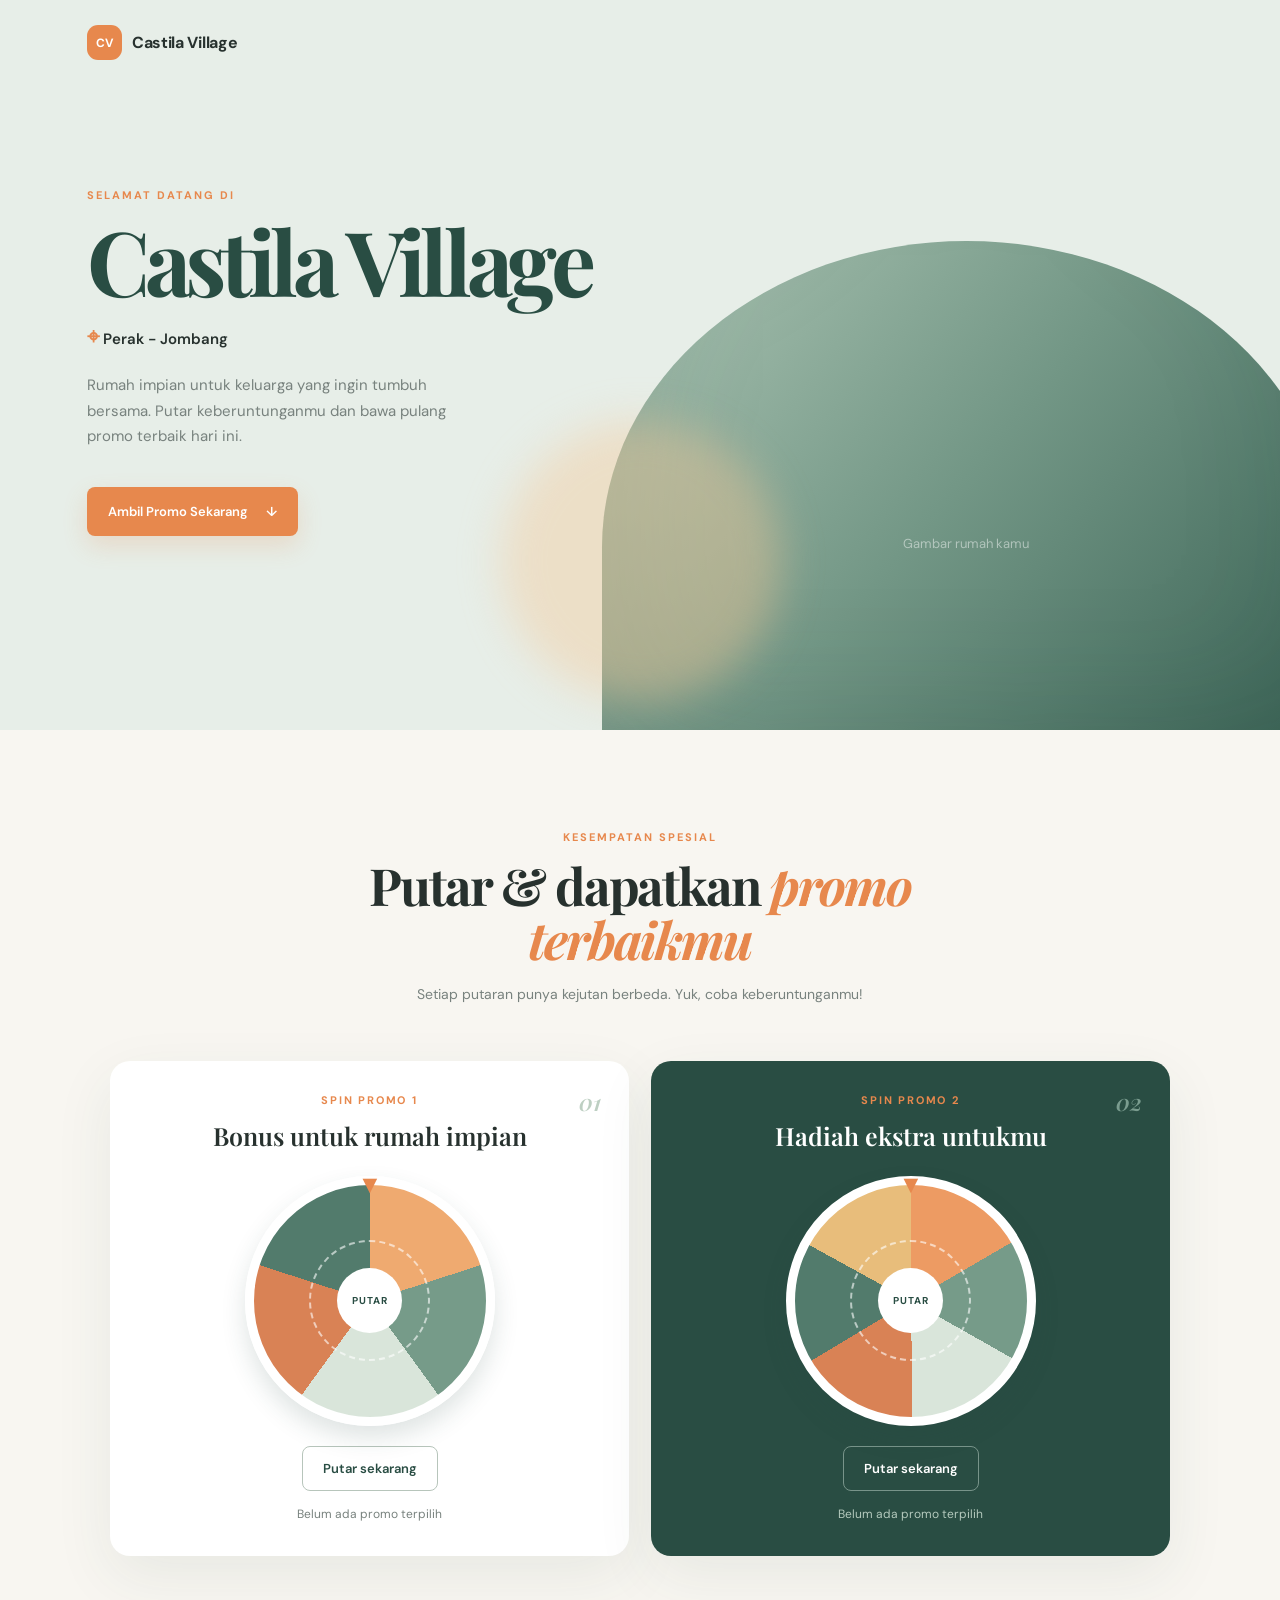
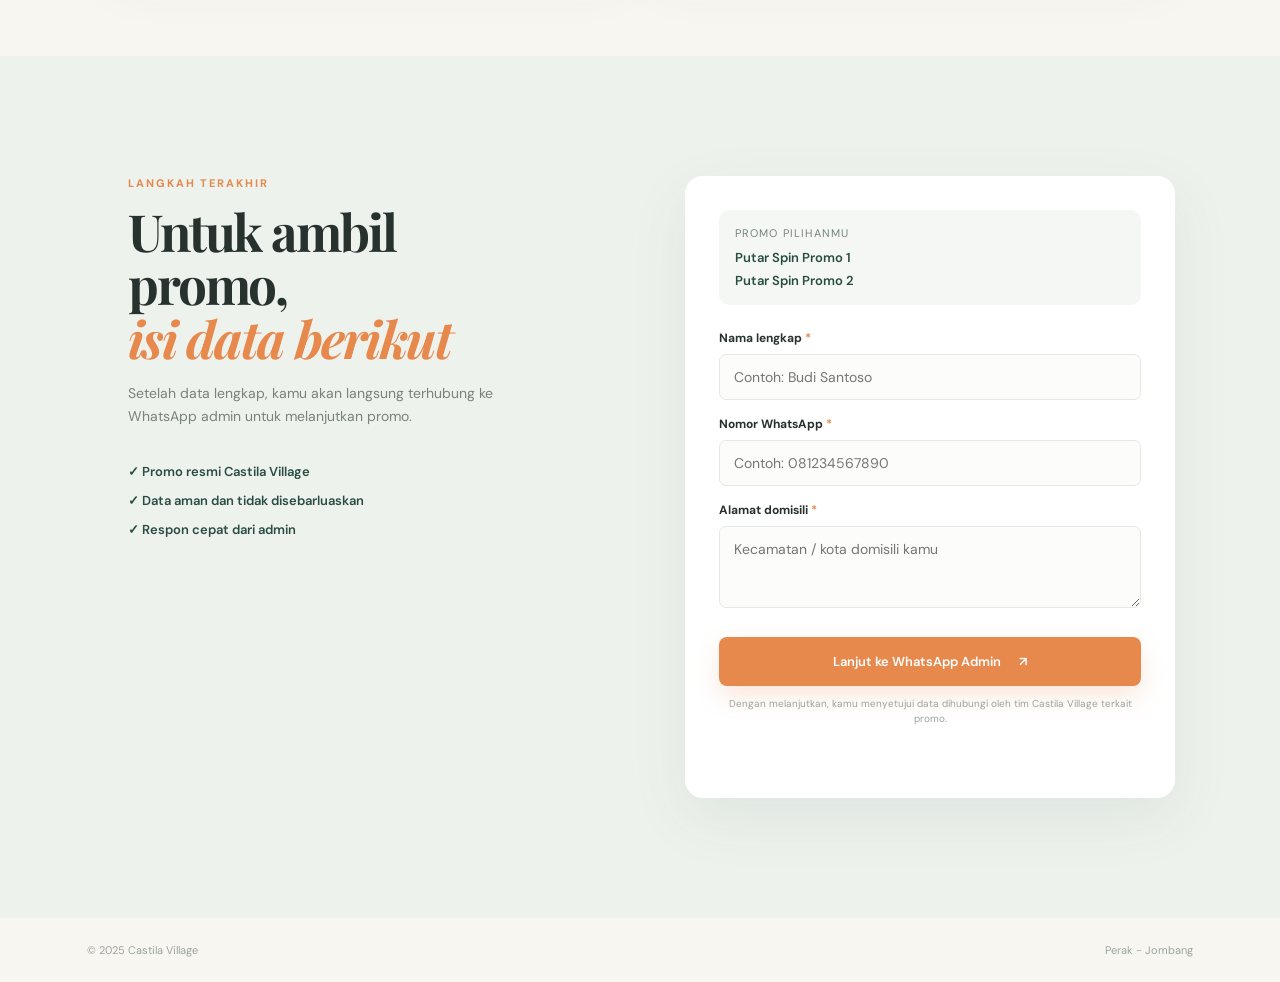
==== index.html @ 545054b3 "Add files via upload" ====
<!doctype html>
<html lang="id">
<head>
  <meta charset="UTF-8">
  <meta name="viewport" content="width=device-width, initial-scale=1.0">
  <meta name="description" content="Dapatkan promo spesial Castila Village Perak - Jombang.">
  <title>Castila Village | Promo Spesial</title>
  <link rel="stylesheet" href="styles.css">
</head>
<body>
  <main>
    <section class="hero" id="greeting">
      <nav class="topbar">
        <a class="brand" href="#greeting"><span class="brand-mark">CV</span><span id="brandName">Castila Village</span></a>
      </nav>
      <div class="hero-content">
        <p class="eyebrow">Selamat datang di</p>
        <h1 id="heroName">Castila Village</h1>
        <p class="location"><span class="pin">⌖</span> <span id="heroLocation">Perak - Jombang</span></p>
        <p class="hero-copy">Rumah impian untuk keluarga yang ingin tumbuh bersama. Putar keberuntunganmu dan bawa pulang promo terbaik hari ini.</p>
        <a class="primary-button" href="#promo">Ambil Promo Sekarang <span>↓</span></a>
      </div>
      <div class="hero-image" id="heroImage" role="img" aria-label="Gambar rumah Castila Village"></div>
      <div class="hero-glow"></div>
    </section>

    <section class="section promo-section" id="promo">
      <div class="section-heading">
        <p class="eyebrow">Kesempatan spesial</p>
        <h2>Putar & dapatkan <em>promo terbaikmu</em></h2>
        <p class="muted">Setiap putaran punya kejutan berbeda. Yuk, coba keberuntunganmu!</p>
      </div>
      <div class="spin-grid">
        <article class="spin-card" data-spin="1">
          <div class="card-number">01</div>
          <p class="card-kicker">Spin promo 1</p>
          <h3>Bonus untuk rumah impian</h3>
          <div class="wheel-wrap">
            <div class="wheel" id="wheel1"><div class="wheel-center">PUTAR</div></div>
            <span class="wheel-pointer">▼</span>
          </div>
          <button class="secondary-button spin-button" data-spin-button="1">Putar sekarang</button>
          <p class="result-text" id="result1">Belum ada promo terpilih</p>
        </article>
        <article class="spin-card accent-card" data-spin="2">
          <div class="card-number">02</div>
          <p class="card-kicker">Spin promo 2</p>
          <h3>Hadiah ekstra untukmu</h3>
          <div class="wheel-wrap">
            <div class="wheel" id="wheel2"><div class="wheel-center">PUTAR</div></div>
            <span class="wheel-pointer">▼</span>
          </div>
          <button class="secondary-button spin-button" data-spin-button="2">Putar sekarang</button>
          <p class="result-text" id="result2">Belum ada promo terpilih</p>
        </article>
      </div>
    </section>

    <section class="section form-section" id="ambil-promo">
      <div class="form-intro">
        <p class="eyebrow">Langkah terakhir</p>
        <h2>Untuk ambil promo,<br><em>isi data berikut</em></h2>
        <p class="muted">Setelah data lengkap, kamu akan langsung terhubung ke WhatsApp admin untuk melanjutkan promo.</p>
        <div class="trust-list">
          <span>✓ Promo resmi Castila Village</span>
          <span>✓ Data aman dan tidak disebarluaskan</span>
          <span>✓ Respon cepat dari admin</span>
        </div>
      </div>
      <form class="lead-form" id="leadForm">
        <div class="selected-promos">
          <span class="selected-label">Promo pilihanmu</span>
          <div><span id="selected1">Putar Spin Promo 1</span><span id="selected2">Putar Spin Promo 2</span></div>
        </div>
        <label for="name">Nama lengkap <span>*</span></label>
        <input id="name" name="name" type="text" placeholder="Contoh: Budi Santoso" required>
        <label for="phone">Nomor WhatsApp <span>*</span></label>
        <input id="phone" name="phone" type="tel" inputmode="numeric" placeholder="Contoh: 081234567890" required>
        <label for="address">Alamat domisili <span>*</span></label>
        <textarea id="address" name="address" rows="3" placeholder="Kecamatan / kota domisili kamu" required></textarea>
        <button class="primary-button full-width" type="submit">Lanjut ke WhatsApp Admin <span>↗</span></button>
        <p class="form-note">Dengan melanjutkan, kamu menyetujui data dihubungi oleh tim Castila Village terkait promo.</p>
        <p class="form-message" id="formMessage" role="alert"></p>
      </form>
    </section>
  </main>
  <footer><span>© 2025 Castila Village</span><span>Perak - Jombang</span></footer>
  <script type="module" src="app.js"></script>
</body>
</html>
---- styles.css ----
@import url('https://fonts.googleapis.com/css2?family=DM+Sans:wght@400;500;600;700&family=Playfair+Display:ital,wght@0,600;0,700;1,600;1,700&display=swap');
:root{--ink:#27312e;--muted:#78827e;--cream:#f8f6f1;--paper:#fff;--green:#294d43;--sage:#dce8df;--orange:#e7884d;--line:#e5e8e3;--shadow:0 20px 60px #294d4314}*{box-sizing:border-box}html{scroll-behavior:smooth}body{margin:0;color:var(--ink);background:var(--cream);font-family:'DM Sans',sans-serif}a{text-decoration:none;color:inherit}.hero{min-height:730px;position:relative;overflow:hidden;background:#e7eee8;padding:25px 6.8%}.topbar,.admin-header{display:flex;justify-content:space-between;align-items:center;position:relative;z-index:2}.brand{display:flex;align-items:center;gap:10px;font-weight:700;letter-spacing:-.02em}.brand-mark{display:grid;place-items:center;width:35px;height:35px;border-radius:11px;background:var(--orange);color:white;font-size:12px}.admin-link{font-size:13px;color:var(--muted);border-bottom:1px solid #abb8b1;padding-bottom:3px}.hero-content{position:relative;z-index:1;max-width:580px;padding:128px 0 70px}.eyebrow{margin:0 0 15px;text-transform:uppercase;letter-spacing:.18em;color:var(--orange);font-size:11px;font-weight:700}.hero h1{font:700 clamp(50px,7vw,92px)/.95 'Playfair Display',serif;letter-spacing:-.06em;margin:0 0 20px;color:var(--green)}.location{font-size:15px;font-weight:600;margin:0 0 22px}.pin{color:var(--orange);font-size:22px}.hero-copy{max-width:390px;color:var(--muted);line-height:1.7;font-size:15px}.primary-button,.secondary-button{display:inline-flex;justify-content:center;align-items:center;gap:18px;border:0;cursor:pointer;font:600 13px 'DM Sans',sans-serif;border-radius:8px;transition:.2s}.primary-button{background:var(--orange);color:#fff;padding:16px 21px;box-shadow:0 10px 25px #e7884d33}.primary-button:hover{transform:translateY(-2px);background:#d9773c}.hero .primary-button{margin-top:22px}.hero-image{position:absolute;right:-4%;bottom:-17%;width:57%;height:84%;border-radius:50% 50% 0 0;background:linear-gradient(130deg,#aec6b5,#739786 45%,#325b4e);box-shadow:inset 0 -120px 150px #193a3033;overflow:hidden}.hero-image:after{content:'Gambar rumah kamu';position:absolute;inset:48% 0 0;text-align:center;color:#ffffff77;font-size:13px}.hero-glow{position:absolute;right:39%;bottom:4%;height:280px;width:280px;border-radius:50%;background:#f6c79666;filter:blur(20px)}.section{padding:100px 6.8%}.section-heading{text-align:center;max-width:600px;margin:0 auto 55px}.section h2,.form-intro h2{font:700 clamp(36px,4vw,58px)/1.05 'Playfair Display',serif;letter-spacing:-.04em;margin:0 0 16px}.section h2 em,.form-intro em{color:var(--orange);font-style:italic}.muted{color:var(--muted);line-height:1.65;font-size:14px}.spin-grid{display:grid;grid-template-columns:repeat(2,minmax(0,1fr));gap:22px;max-width:1060px;margin:auto}.spin-card{background:var(--paper);border-radius:20px;padding:32px;position:relative;box-shadow:var(--shadow);text-align:center;overflow:hidden}.accent-card{background:var(--green);color:#fff}.card-number{position:absolute;right:28px;top:25px;font:italic 600 23px 'Playfair Display';color:#bdcfc2}.accent-card .card-number{color:#7a9c8f}.card-kicker{color:var(--orange);font-size:11px;text-transform:uppercase;font-weight:700;letter-spacing:.16em;margin:0 0 12px}.spin-card h3{font:600 25px 'Playfair Display';margin:0}.wheel-wrap{height:250px;width:250px;margin:24px auto 20px;position:relative}.wheel{width:100%;height:100%;border-radius:50%;border:9px solid #fff;box-shadow:0 12px 25px #294d4326;background:conic-gradient(#efaa70 0 20%,#769b89 20% 40%,#d9e5da 40% 60%,#d98255 60% 80%,#527b6c 80% 100%);transition:transform 3.5s cubic-bezier(.12,.8,.22,1);position:relative}.wheel:after{content:'';position:absolute;inset:24%;border:2px dashed #ffffff99;border-radius:50%}.accent-card .wheel{background:conic-gradient(#ed9b63 0 16.6%,#769b89 16.6% 33.2%,#d9e5da 33.2% 49.8%,#d98255 49.8% 66.4%,#527b6c 66.4% 83%,#e8bd7b 83% 100%)}.wheel-center{position:absolute;z-index:1;inset:36%;border-radius:50%;display:grid;place-items:center;background:#fff;color:var(--green);font-size:10px;font-weight:700;letter-spacing:.1em}.wheel-pointer{position:absolute;z-index:2;top:-8px;left:calc(50% - 12px);font-size:25px;color:var(--orange)}.secondary-button{background:transparent;color:var(--green);border:1px solid #b7c5bb;padding:13px 20px}.accent-card .secondary-button{color:#fff;border-color:#78948a}.secondary-button:hover{background:var(--sage)}.result-text{font-size:12px;color:var(--muted);margin:15px 0 0;min-height:18px}.accent-card .result-text{color:#b4c9bd}.form-section{background:#eef2ed;display:grid;grid-template-columns:1fr 1fr;gap:90px;align-items:start;padding-top:120px;padding-bottom:120px}.form-intro{max-width:460px;padding-left:8%}.trust-list{display:grid;gap:12px;margin-top:35px;color:var(--green);font-size:13px;font-weight:600}.lead-form{background:#fff;border-radius:18px;padding:34px;max-width:490px;box-shadow:var(--shadow)}.selected-promos{background:#f4f7f3;padding:16px;border-radius:10px;margin-bottom:25px}.selected-label{display:block;color:var(--muted);font-size:11px;text-transform:uppercase;letter-spacing:.1em;margin-bottom:9px}.selected-promos div{display:grid;gap:6px;color:var(--green);font-size:13px;font-weight:600}.lead-form label,.field-grid label{display:block;font-size:12px;font-weight:700;margin:16px 0 8px}.lead-form label span{color:var(--orange)}input,textarea{width:100%;border:1px solid var(--line);border-radius:7px;padding:13px 14px;font:14px 'DM Sans',sans-serif;color:var(--ink);outline:0;background:#fcfdfb}input:focus,textarea:focus{border-color:var(--orange);box-shadow:0 0 0 3px #e7884d1c}textarea{resize:vertical}.full-width{width:100%;margin-top:24px}.form-note{text-align:center;color:#9ba49e;font-size:10px;line-height:1.5}.form-message{font-size:12px;text-align:center;color:#c75235;min-height:14px}footer{padding:25px 6.8%;display:flex;justify-content:space-between;color:#9aa49d;font-size:11px}.admin-page{background:#f5f7f3}.admin-header{padding:25px 6.8%;background:#fff;border-bottom:1px solid var(--line)}.admin-main{max-width:1000px;margin:0 auto;padding:65px 25px}.admin-title{margin-bottom:40px}.admin-title h1{font:700 45px 'Playfair Display';margin:0 0 10px}.admin-title{position:relative}.admin-title>#logout{position:absolute;right:0;bottom:5px;border:0;background:none;cursor:pointer}.admin-tabs{display:flex;gap:28px;border-bottom:1px solid var(--line);margin-bottom:24px}.tab{background:none;border:0;padding:0 0 15px;font:600 13px 'DM Sans';color:var(--muted);cursor:pointer}.tab.active{color:var(--green);border-bottom:2px solid var(--orange)}.tab span{background:var(--sage);border-radius:10px;padding:3px 7px;margin-left:5px;font-size:10px}.tab-content{display:none}.tab-content.active{display:block}.admin-panel{background:#fff;border-radius:15px;padding:28px;box-shadow:var(--shadow)}.admin-block{padding:20px 0;border-bottom:1px solid var(--line)}.admin-block:first-child{padding-top:0}.admin-block:last-of-type{border-bottom:0}.block-heading{display:flex;gap:13px;align-items:flex-start;margin-bottom:20px}.block-heading h2,.leads-heading h2{margin:0;font:600 23px 'Playfair Display'}.block-heading p{margin:4px 0 0;font-size:12px;color:var(--muted)}.block-icon{display:grid;place-items:center;background:var(--sage);color:var(--green);min-width:35px;height:35px;border-radius:9px;font-size:12px;font-weight:700}.field-grid{display:grid;grid-template-columns:1fr 1fr;gap:0 18px}.field-grid small{font-size:10px;color:var(--muted);font-weight:400}code{color:var(--orange);font-size:11px}.admin-block textarea{margin-top:3px;min-height:100px}.upload-field{cursor:pointer!important}.upload-field input{display:none}.upload-box{display:flex;align-items:center;justify-content:center;gap:10px;border:1px dashed #b6c8ba;border-radius:8px;padding:18px;color:var(--green);font-size:13px}.upload-box small{color:var(--muted);font-size:10px}.image-preview{margin-top:10px;border-radius:8px;height:130px;background-size:cover;background-position:center;display:none}.save-row{display:flex;align-items:center;justify-content:flex-end;gap:18px;padding-top:20px}.save-status{font-size:12px;color:#5b866a}.leads-heading{display:flex;justify-content:space-between;align-items:center;margin-bottom:25px}.table-wrap{overflow-x:auto}table{width:100%;border-collapse:collapse;font-size:12px}th{text-align:left;color:var(--muted);font-size:10px;text-transform:uppercase;letter-spacing:.08em}th,td{padding:13px 10px;border-bottom:1px solid var(--line);vertical-align:top}.empty-state{text-align:center;color:var(--muted);font-size:13px;padding:40px}.empty-state.hidden{display:none}@media(max-width:760px){.hero{min-height:850px}.hero-content{padding-top:90px}.hero-image{width:100%;height:43%;right:-15%;bottom:0}.hero-glow{right:20%;bottom:22%}.spin-grid,.form-section{grid-template-columns:1fr}.section{padding:75px 6%}.form-section{gap:40px}.form-intro{padding-left:0}.field-grid{grid-template-columns:1fr}.admin-main{padding:45px 16px}.admin-panel{padding:20px}.save-row{align-items:stretch;flex-direction:column-reverse}.save-row .primary-button{width:100%}footer{padding:22px 6%;}.hero h1{font-size:58px}.wheel-wrap{width:220px;height:220px}}
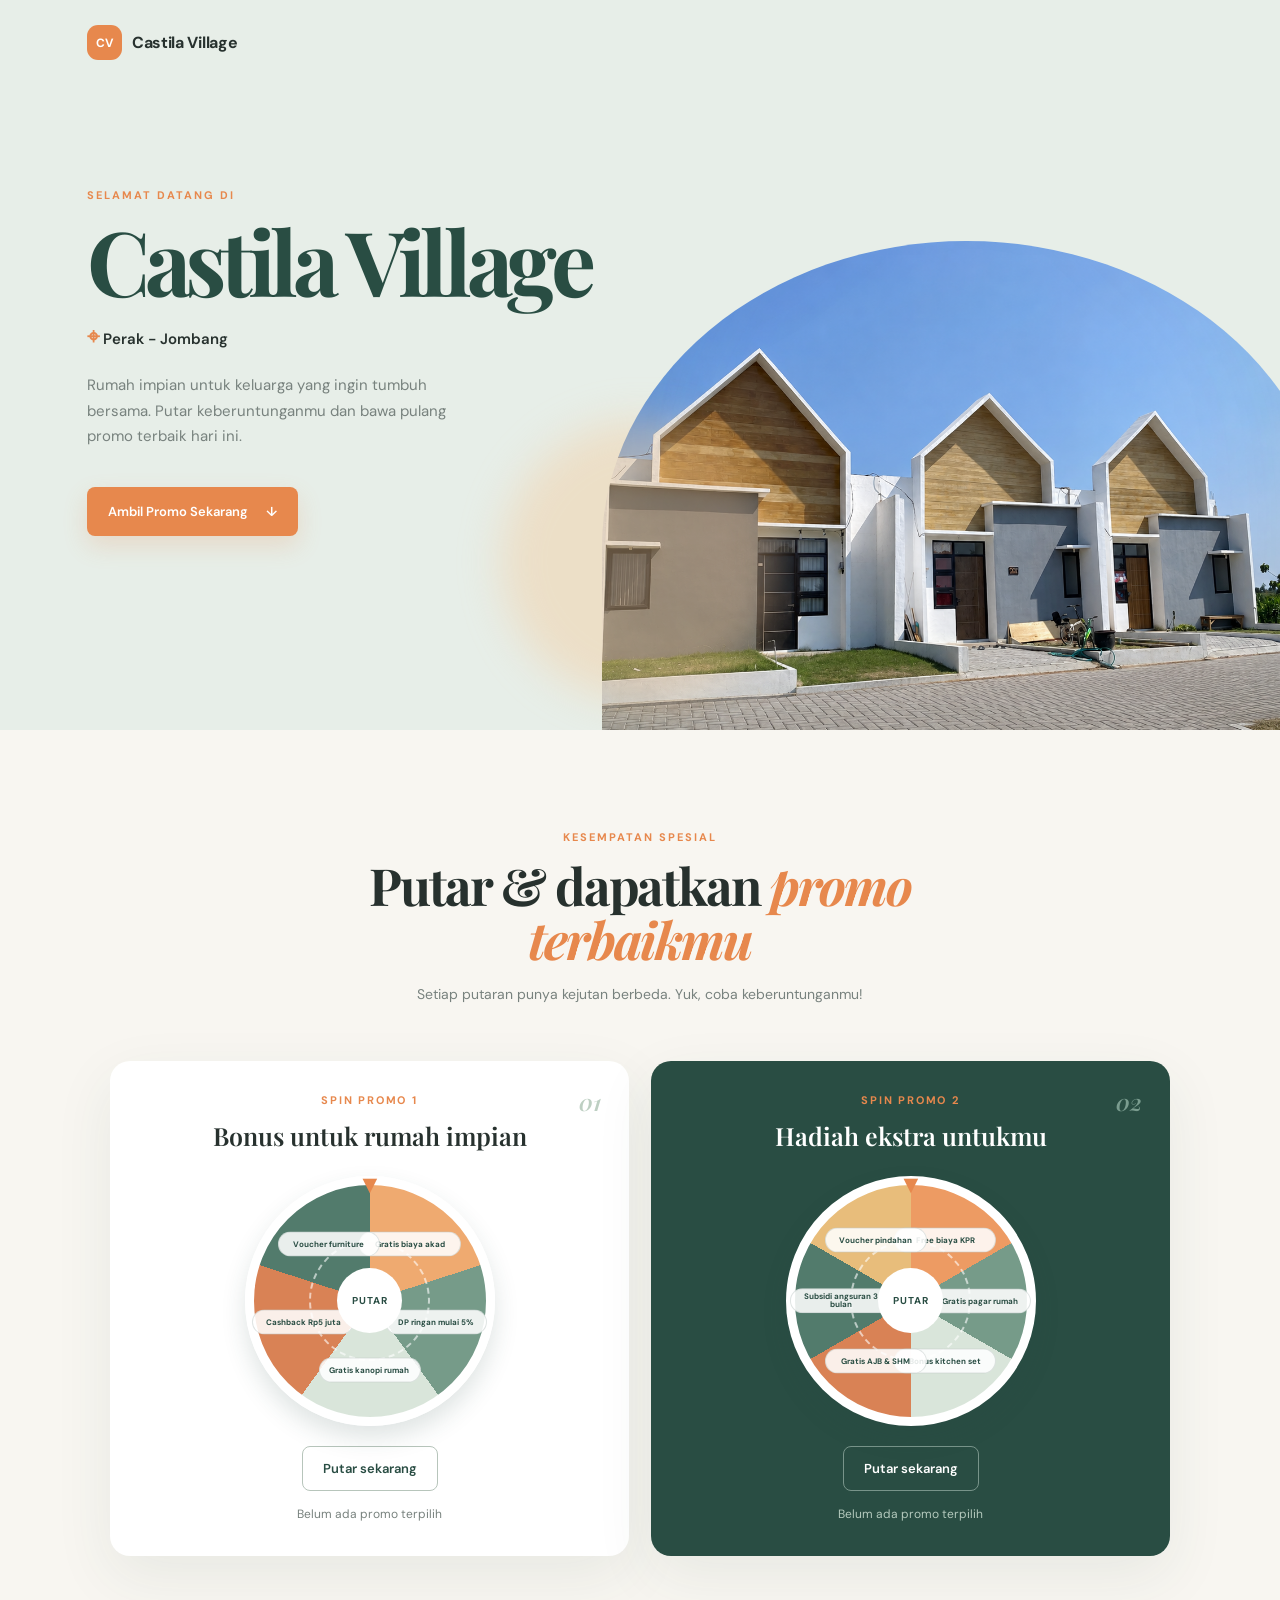
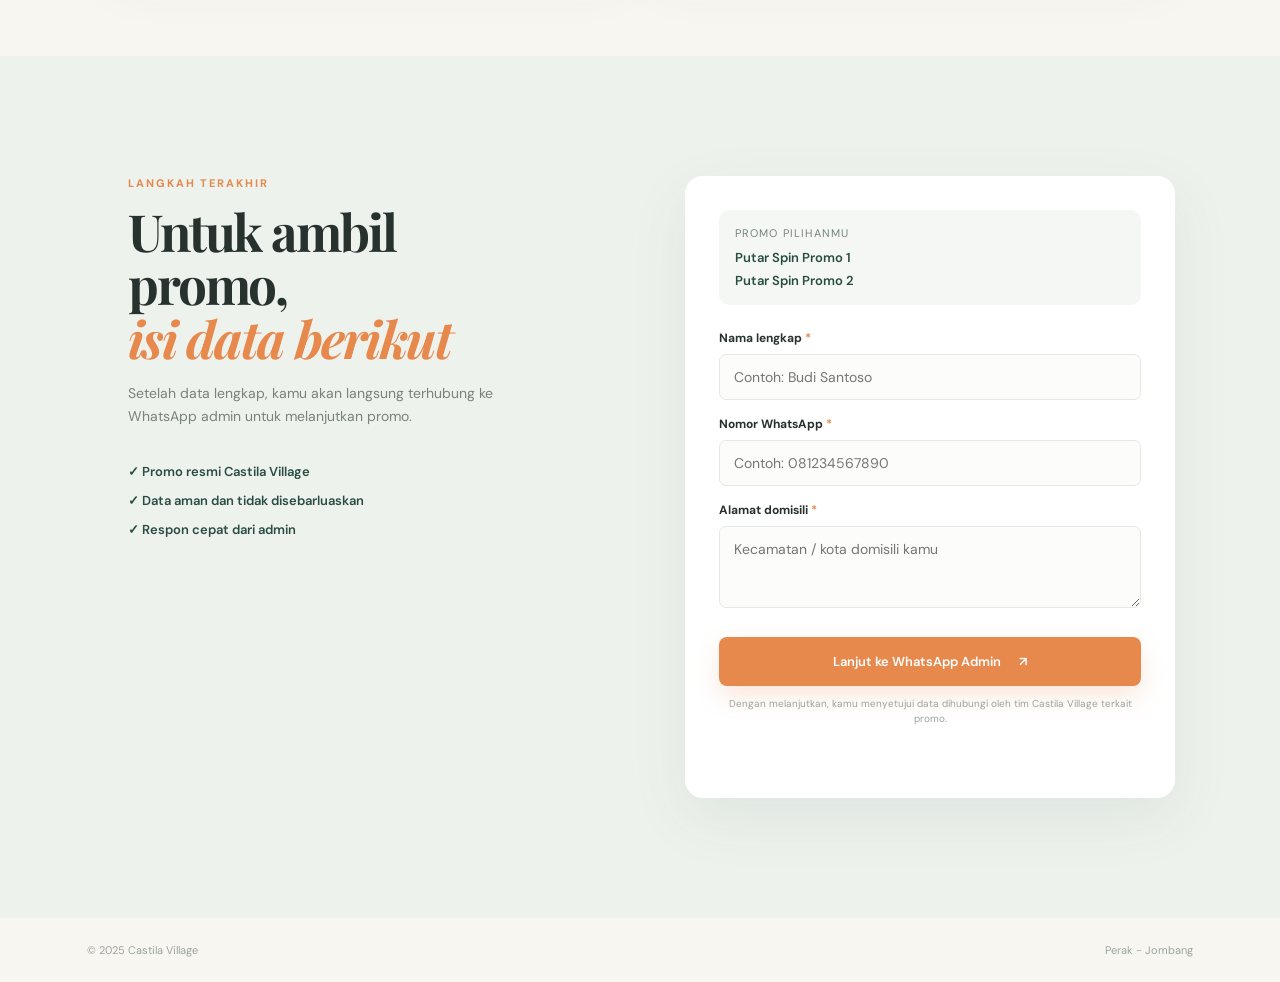
==== commit 3440d4a9: "Add files via upload" ====
--- a/index.html
+++ b/index.html
@@ -20,7 +20,7 @@
         <p class="hero-copy">Rumah impian untuk keluarga yang ingin tumbuh bersama. Putar keberuntunganmu dan bawa pulang promo terbaik hari ini.</p>
         <a class="primary-button" href="#promo">Ambil Promo Sekarang <span>↓</span></a>
       </div>
-      <div class="hero-image" id="heroImage" role="img" aria-label="Gambar rumah Castila Village"></div>
+      <div class="hero-image" id="heroImage" role="img" aria-label="Gambar rumah Castila Village" style="background-image:url('test.jpg');background-size:cover;background-position:center;background-repeat:no-repeat"></div>
       <div class="hero-glow"></div>
     </section>
 
@@ -85,6 +85,6 @@
     </section>
   </main>
   <footer><span>© 2025 Castila Village</span><span>Perak - Jombang</span></footer>
-  <script type="module" src="app.js"></script>
+  <script type="module" src="app.js?v=20261001-3"></script>
 </body>
 </html>
--- a/styles.css
+++ b/styles.css
@@ -1,2 +1,2 @@
 @import url('https://fonts.googleapis.com/css2?family=DM+Sans:wght@400;500;600;700&family=Playfair+Display:ital,wght@0,600;0,700;1,600;1,700&display=swap');
-:root{--ink:#27312e;--muted:#78827e;--cream:#f8f6f1;--paper:#fff;--green:#294d43;--sage:#dce8df;--orange:#e7884d;--line:#e5e8e3;--shadow:0 20px 60px #294d4314}*{box-sizing:border-box}html{scroll-behavior:smooth}body{margin:0;color:var(--ink);background:var(--cream);font-family:'DM Sans',sans-serif}a{text-decoration:none;color:inherit}.hero{min-height:730px;position:relative;overflow:hidden;background:#e7eee8;padding:25px 6.8%}.topbar,.admin-header{display:flex;justify-content:space-between;align-items:center;position:relative;z-index:2}.brand{display:flex;align-items:center;gap:10px;font-weight:700;letter-spacing:-.02em}.brand-mark{display:grid;place-items:center;width:35px;height:35px;border-radius:11px;background:var(--orange);color:white;font-size:12px}.admin-link{font-size:13px;color:var(--muted);border-bottom:1px solid #abb8b1;padding-bottom:3px}.hero-content{position:relative;z-index:1;max-width:580px;padding:128px 0 70px}.eyebrow{margin:0 0 15px;text-transform:uppercase;letter-spacing:.18em;color:var(--orange);font-size:11px;font-weight:700}.hero h1{font:700 clamp(50px,7vw,92px)/.95 'Playfair Display',serif;letter-spacing:-.06em;margin:0 0 20px;color:var(--green)}.location{font-size:15px;font-weight:600;margin:0 0 22px}.pin{color:var(--orange);font-size:22px}.hero-copy{max-width:390px;color:var(--muted);line-height:1.7;font-size:15px}.primary-button,.secondary-button{display:inline-flex;justify-content:center;align-items:center;gap:18px;border:0;cursor:pointer;font:600 13px 'DM Sans',sans-serif;border-radius:8px;transition:.2s}.primary-button{background:var(--orange);color:#fff;padding:16px 21px;box-shadow:0 10px 25px #e7884d33}.primary-button:hover{transform:translateY(-2px);background:#d9773c}.hero .primary-button{margin-top:22px}.hero-image{position:absolute;right:-4%;bottom:-17%;width:57%;height:84%;border-radius:50% 50% 0 0;background:linear-gradient(130deg,#aec6b5,#739786 45%,#325b4e);box-shadow:inset 0 -120px 150px #193a3033;overflow:hidden}.hero-image:after{content:'Gambar rumah kamu';position:absolute;inset:48% 0 0;text-align:center;color:#ffffff77;font-size:13px}.hero-glow{position:absolute;right:39%;bottom:4%;height:280px;width:280px;border-radius:50%;background:#f6c79666;filter:blur(20px)}.section{padding:100px 6.8%}.section-heading{text-align:center;max-width:600px;margin:0 auto 55px}.section h2,.form-intro h2{font:700 clamp(36px,4vw,58px)/1.05 'Playfair Display',serif;letter-spacing:-.04em;margin:0 0 16px}.section h2 em,.form-intro em{color:var(--orange);font-style:italic}.muted{color:var(--muted);line-height:1.65;font-size:14px}.spin-grid{display:grid;grid-template-columns:repeat(2,minmax(0,1fr));gap:22px;max-width:1060px;margin:auto}.spin-card{background:var(--paper);border-radius:20px;padding:32px;position:relative;box-shadow:var(--shadow);text-align:center;overflow:hidden}.accent-card{background:var(--green);color:#fff}.card-number{position:absolute;right:28px;top:25px;font:italic 600 23px 'Playfair Display';color:#bdcfc2}.accent-card .card-number{color:#7a9c8f}.card-kicker{color:var(--orange);font-size:11px;text-transform:uppercase;font-weight:700;letter-spacing:.16em;margin:0 0 12px}.spin-card h3{font:600 25px 'Playfair Display';margin:0}.wheel-wrap{height:250px;width:250px;margin:24px auto 20px;position:relative}.wheel{width:100%;height:100%;border-radius:50%;border:9px solid #fff;box-shadow:0 12px 25px #294d4326;background:conic-gradient(#efaa70 0 20%,#769b89 20% 40%,#d9e5da 40% 60%,#d98255 60% 80%,#527b6c 80% 100%);transition:transform 3.5s cubic-bezier(.12,.8,.22,1);position:relative}.wheel:after{content:'';position:absolute;inset:24%;border:2px dashed #ffffff99;border-radius:50%}.accent-card .wheel{background:conic-gradient(#ed9b63 0 16.6%,#769b89 16.6% 33.2%,#d9e5da 33.2% 49.8%,#d98255 49.8% 66.4%,#527b6c 66.4% 83%,#e8bd7b 83% 100%)}.wheel-center{position:absolute;z-index:1;inset:36%;border-radius:50%;display:grid;place-items:center;background:#fff;color:var(--green);font-size:10px;font-weight:700;letter-spacing:.1em}.wheel-pointer{position:absolute;z-index:2;top:-8px;left:calc(50% - 12px);font-size:25px;color:var(--orange)}.secondary-button{background:transparent;color:var(--green);border:1px solid #b7c5bb;padding:13px 20px}.accent-card .secondary-button{color:#fff;border-color:#78948a}.secondary-button:hover{background:var(--sage)}.result-text{font-size:12px;color:var(--muted);margin:15px 0 0;min-height:18px}.accent-card .result-text{color:#b4c9bd}.form-section{background:#eef2ed;display:grid;grid-template-columns:1fr 1fr;gap:90px;align-items:start;padding-top:120px;padding-bottom:120px}.form-intro{max-width:460px;padding-left:8%}.trust-list{display:grid;gap:12px;margin-top:35px;color:var(--green);font-size:13px;font-weight:600}.lead-form{background:#fff;border-radius:18px;padding:34px;max-width:490px;box-shadow:var(--shadow)}.selected-promos{background:#f4f7f3;padding:16px;border-radius:10px;margin-bottom:25px}.selected-label{display:block;color:var(--muted);font-size:11px;text-transform:uppercase;letter-spacing:.1em;margin-bottom:9px}.selected-promos div{display:grid;gap:6px;color:var(--green);font-size:13px;font-weight:600}.lead-form label,.field-grid label{display:block;font-size:12px;font-weight:700;margin:16px 0 8px}.lead-form label span{color:var(--orange)}input,textarea{width:100%;border:1px solid var(--line);border-radius:7px;padding:13px 14px;font:14px 'DM Sans',sans-serif;color:var(--ink);outline:0;background:#fcfdfb}input:focus,textarea:focus{border-color:var(--orange);box-shadow:0 0 0 3px #e7884d1c}textarea{resize:vertical}.full-width{width:100%;margin-top:24px}.form-note{text-align:center;color:#9ba49e;font-size:10px;line-height:1.5}.form-message{font-size:12px;text-align:center;color:#c75235;min-height:14px}footer{padding:25px 6.8%;display:flex;justify-content:space-between;color:#9aa49d;font-size:11px}.admin-page{background:#f5f7f3}.admin-header{padding:25px 6.8%;background:#fff;border-bottom:1px solid var(--line)}.admin-main{max-width:1000px;margin:0 auto;padding:65px 25px}.admin-title{margin-bottom:40px}.admin-title h1{font:700 45px 'Playfair Display';margin:0 0 10px}.admin-title{position:relative}.admin-title>#logout{position:absolute;right:0;bottom:5px;border:0;background:none;cursor:pointer}.admin-tabs{display:flex;gap:28px;border-bottom:1px solid var(--line);margin-bottom:24px}.tab{background:none;border:0;padding:0 0 15px;font:600 13px 'DM Sans';color:var(--muted);cursor:pointer}.tab.active{color:var(--green);border-bottom:2px solid var(--orange)}.tab span{background:var(--sage);border-radius:10px;padding:3px 7px;margin-left:5px;font-size:10px}.tab-content{display:none}.tab-content.active{display:block}.admin-panel{background:#fff;border-radius:15px;padding:28px;box-shadow:var(--shadow)}.admin-block{padding:20px 0;border-bottom:1px solid var(--line)}.admin-block:first-child{padding-top:0}.admin-block:last-of-type{border-bottom:0}.block-heading{display:flex;gap:13px;align-items:flex-start;margin-bottom:20px}.block-heading h2,.leads-heading h2{margin:0;font:600 23px 'Playfair Display'}.block-heading p{margin:4px 0 0;font-size:12px;color:var(--muted)}.block-icon{display:grid;place-items:center;background:var(--sage);color:var(--green);min-width:35px;height:35px;border-radius:9px;font-size:12px;font-weight:700}.field-grid{display:grid;grid-template-columns:1fr 1fr;gap:0 18px}.field-grid small{font-size:10px;color:var(--muted);font-weight:400}code{color:var(--orange);font-size:11px}.admin-block textarea{margin-top:3px;min-height:100px}.upload-field{cursor:pointer!important}.upload-field input{display:none}.upload-box{display:flex;align-items:center;justify-content:center;gap:10px;border:1px dashed #b6c8ba;border-radius:8px;padding:18px;color:var(--green);font-size:13px}.upload-box small{color:var(--muted);font-size:10px}.image-preview{margin-top:10px;border-radius:8px;height:130px;background-size:cover;background-position:center;display:none}.save-row{display:flex;align-items:center;justify-content:flex-end;gap:18px;padding-top:20px}.save-status{font-size:12px;color:#5b866a}.leads-heading{display:flex;justify-content:space-between;align-items:center;margin-bottom:25px}.table-wrap{overflow-x:auto}table{width:100%;border-collapse:collapse;font-size:12px}th{text-align:left;color:var(--muted);font-size:10px;text-transform:uppercase;letter-spacing:.08em}th,td{padding:13px 10px;border-bottom:1px solid var(--line);vertical-align:top}.empty-state{text-align:center;color:var(--muted);font-size:13px;padding:40px}.empty-state.hidden{display:none}@media(max-width:760px){.hero{min-height:850px}.hero-content{padding-top:90px}.hero-image{width:100%;height:43%;right:-15%;bottom:0}.hero-glow{right:20%;bottom:22%}.spin-grid,.form-section{grid-template-columns:1fr}.section{padding:75px 6%}.form-section{gap:40px}.form-intro{padding-left:0}.field-grid{grid-template-columns:1fr}.admin-main{padding:45px 16px}.admin-panel{padding:20px}.save-row{align-items:stretch;flex-direction:column-reverse}.save-row .primary-button{width:100%}footer{padding:22px 6%;}.hero h1{font-size:58px}.wheel-wrap{width:220px;height:220px}}
+:root{--ink:#27312e;--muted:#78827e;--cream:#f8f6f1;--paper:#fff;--green:#294d43;--sage:#dce8df;--orange:#e7884d;--line:#e5e8e3;--shadow:0 20px 60px #294d4314}*{box-sizing:border-box}html{scroll-behavior:smooth}body{margin:0;color:var(--ink);background:var(--cream);font-family:'DM Sans',sans-serif}a{text-decoration:none;color:inherit}.hero{min-height:730px;position:relative;overflow:hidden;background:#e7eee8;padding:25px 6.8%}.topbar,.admin-header{display:flex;justify-content:space-between;align-items:center;position:relative;z-index:2}.brand{display:flex;align-items:center;gap:10px;font-weight:700;letter-spacing:-.02em}.brand-mark{display:grid;place-items:center;width:35px;height:35px;border-radius:11px;background:var(--orange);color:white;font-size:12px}.admin-link{font-size:13px;color:var(--muted);border-bottom:1px solid #abb8b1;padding-bottom:3px}.hero-content{position:relative;z-index:1;max-width:580px;padding:128px 0 70px}.eyebrow{margin:0 0 15px;text-transform:uppercase;letter-spacing:.18em;color:var(--orange);font-size:11px;font-weight:700}.hero h1{font:700 clamp(50px,7vw,92px)/.95 'Playfair Display',serif;letter-spacing:-.06em;margin:0 0 20px;color:var(--green)}.location{font-size:15px;font-weight:600;margin:0 0 22px}.pin{color:var(--orange);font-size:22px}.hero-copy{max-width:390px;color:var(--muted);line-height:1.7;font-size:15px}.primary-button,.secondary-button{display:inline-flex;justify-content:center;align-items:center;gap:18px;border:0;cursor:pointer;font:600 13px 'DM Sans',sans-serif;border-radius:8px;transition:.2s}.primary-button{background:var(--orange);color:#fff;padding:16px 21px;box-shadow:0 10px 25px #e7884d33}.primary-button:hover{transform:translateY(-2px);background:#d9773c}.hero .primary-button{margin-top:22px}.hero-image{position:absolute;right:-4%;bottom:-17%;width:57%;height:84%;border-radius:50% 50% 0 0;background:linear-gradient(130deg,#aec6b5,#739786 45%,#325b4e) center/cover no-repeat;box-shadow:inset 0 -120px 150px #193a3033;overflow:hidden}.hero-image:after{content:'';display:none}.hero-glow{position:absolute;right:39%;bottom:4%;height:280px;width:280px;border-radius:50%;background:#f6c79666;filter:blur(20px)}.section{padding:100px 6.8%}.section-heading{text-align:center;max-width:600px;margin:0 auto 55px}.section h2,.form-intro h2{font:700 clamp(36px,4vw,58px)/1.05 'Playfair Display',serif;letter-spacing:-.04em;margin:0 0 16px}.section h2 em,.form-intro em{color:var(--orange);font-style:italic}.muted{color:var(--muted);line-height:1.65;font-size:14px}.spin-grid{display:grid;grid-template-columns:repeat(2,minmax(0,1fr));gap:22px;max-width:1060px;margin:auto}.spin-card{background:var(--paper);border-radius:20px;padding:32px;position:relative;box-shadow:var(--shadow);text-align:center;overflow:hidden}.accent-card{background:var(--green);color:#fff}.card-number{position:absolute;right:28px;top:25px;font:italic 600 23px 'Playfair Display';color:#bdcfc2}.accent-card .card-number{color:#7a9c8f}.card-kicker{color:var(--orange);font-size:11px;text-transform:uppercase;font-weight:700;letter-spacing:.16em;margin:0 0 12px}.spin-card h3{font:600 25px 'Playfair Display';margin:0}.wheel-wrap{height:250px;width:250px;margin:24px auto 20px;position:relative}.wheel{width:100%;height:100%;border-radius:50%;border:9px solid #fff;box-shadow:0 12px 25px #294d4326;background:conic-gradient(#efaa70 0 20%,#769b89 20% 40%,#d9e5da 40% 60%,#d98255 60% 80%,#527b6c 80% 100%);transition:transform 3.5s cubic-bezier(.12,.8,.22,1);position:relative}.wheel:after{content:'';position:absolute;inset:24%;border:2px dashed #ffffff99;border-radius:50%}.accent-card .wheel{background:conic-gradient(#ed9b63 0 16.6%,#769b89 16.6% 33.2%,#d9e5da 33.2% 49.8%,#d98255 49.8% 66.4%,#527b6c 66.4% 83%,#e8bd7b 83% 100%)}.wheel-center{position:absolute;z-index:1;inset:36%;border-radius:50%;display:grid;place-items:center;background:#fff;color:var(--green);font-size:10px;font-weight:700;letter-spacing:.1em}.wheel-pointer{position:absolute;z-index:2;top:-8px;left:calc(50% - 12px);font-size:25px;color:var(--orange)}.secondary-button{background:transparent;color:var(--green);border:1px solid #b7c5bb;padding:13px 20px}.accent-card .secondary-button{color:#fff;border-color:#78948a}.secondary-button:hover{background:var(--sage)}.result-text{font-size:12px;color:var(--muted);margin:15px 0 0;min-height:18px}.accent-card .result-text{color:#b4c9bd}.form-section{background:#eef2ed;display:grid;grid-template-columns:1fr 1fr;gap:90px;align-items:start;padding-top:120px;padding-bottom:120px}.form-intro{max-width:460px;padding-left:8%}.trust-list{display:grid;gap:12px;margin-top:35px;color:var(--green);font-size:13px;font-weight:600}.lead-form{background:#fff;border-radius:18px;padding:34px;max-width:490px;box-shadow:var(--shadow)}.selected-promos{background:#f4f7f3;padding:16px;border-radius:10px;margin-bottom:25px}.selected-label{display:block;color:var(--muted);font-size:11px;text-transform:uppercase;letter-spacing:.1em;margin-bottom:9px}.selected-promos div{display:grid;gap:6px;color:var(--green);font-size:13px;font-weight:600}.lead-form label,.field-grid label{display:block;font-size:12px;font-weight:700;margin:16px 0 8px}.lead-form label span{color:var(--orange)}input,textarea{width:100%;border:1px solid var(--line);border-radius:7px;padding:13px 14px;font:14px 'DM Sans',sans-serif;color:var(--ink);outline:0;background:#fcfdfb}input:focus,textarea:focus{border-color:var(--orange);box-shadow:0 0 0 3px #e7884d1c}textarea{resize:vertical}.full-width{width:100%;margin-top:24px}.form-note{text-align:center;color:#9ba49e;font-size:10px;line-height:1.5}.form-message{font-size:12px;text-align:center;color:#c75235;min-height:14px}footer{padding:25px 6.8%;display:flex;justify-content:space-between;color:#9aa49d;font-size:11px}.admin-page{background:#f5f7f3}.admin-header{padding:25px 6.8%;background:#fff;border-bottom:1px solid var(--line)}.admin-main{max-width:1000px;margin:0 auto;padding:65px 25px}.admin-title{margin-bottom:40px}.admin-title h1{font:700 45px 'Playfair Display';margin:0 0 10px}.admin-title{position:relative}.admin-title>#logout{position:absolute;right:0;bottom:5px;border:0;background:none;cursor:pointer}.admin-tabs{display:flex;gap:28px;border-bottom:1px solid var(--line);margin-bottom:24px}.tab{background:none;border:0;padding:0 0 15px;font:600 13px 'DM Sans';color:var(--muted);cursor:pointer}.tab.active{color:var(--green);border-bottom:2px solid var(--orange)}.tab span{background:var(--sage);border-radius:10px;padding:3px 7px;margin-left:5px;font-size:10px}.tab-content{display:none}.tab-content.active{display:block}.admin-panel{background:#fff;border-radius:15px;padding:28px;box-shadow:var(--shadow)}.admin-block{padding:20px 0;border-bottom:1px solid var(--line)}.admin-block:first-child{padding-top:0}.admin-block:last-of-type{border-bottom:0}.block-heading{display:flex;gap:13px;align-items:flex-start;margin-bottom:20px}.block-heading h2,.leads-heading h2{margin:0;font:600 23px 'Playfair Display'}.block-heading p{margin:4px 0 0;font-size:12px;color:var(--muted)}.block-icon{display:grid;place-items:center;background:var(--sage);color:var(--green);min-width:35px;height:35px;border-radius:9px;font-size:12px;font-weight:700}.field-grid{display:grid;grid-template-columns:1fr 1fr;gap:0 18px}.field-grid small{font-size:10px;color:var(--muted);font-weight:400}code{color:var(--orange);font-size:11px}.admin-block textarea{margin-top:3px;min-height:100px}.upload-field{cursor:pointer!important}.upload-field input{display:none}.upload-box{display:flex;align-items:center;justify-content:center;gap:10px;border:1px dashed #b6c8ba;border-radius:8px;padding:18px;color:var(--green);font-size:13px}.upload-box small{color:var(--muted);font-size:10px}.image-preview{margin-top:10px;border-radius:8px;height:130px;background-size:cover;background-position:center;display:none}.save-row{display:flex;align-items:center;justify-content:flex-end;gap:18px;padding-top:20px}.save-status{font-size:12px;color:#5b866a}.leads-heading{display:flex;justify-content:space-between;align-items:center;margin-bottom:25px}.table-wrap{overflow-x:auto}table{width:100%;border-collapse:collapse;font-size:12px}th{text-align:left;color:var(--muted);font-size:10px;text-transform:uppercase;letter-spacing:.08em}th,td{padding:13px 10px;border-bottom:1px solid var(--line);vertical-align:top}.empty-state{text-align:center;color:var(--muted);font-size:13px;padding:40px}.empty-state.hidden{display:none}@media(max-width:760px){.hero{min-height:850px}.hero-content{padding-top:90px}.hero-image{width:100%;height:43%;right:-15%;bottom:0}.hero-glow{right:20%;bottom:22%}.spin-grid,.form-section{grid-template-columns:1fr}.section{padding:75px 6%}.form-section{gap:40px}.form-intro{padding-left:0}.field-grid{grid-template-columns:1fr}.admin-main{padding:45px 16px}.admin-panel{padding:20px}.save-row{align-items:stretch;flex-direction:column-reverse}.save-row .primary-button{width:100%}footer{padding:22px 6%;}.hero h1{font-size:58px}.wheel-wrap{width:220px;height:220px}}.hero-image:after{content:none}.wheel-text-container{position:absolute;inset:0;z-index:1;pointer-events:none}.wheel-text{position:absolute;display:grid;place-items:center;width:44%;min-height:25px;padding:3px 5px;border:1px solid #294d4326;border-radius:999px;background:#ffffffdf;color:#294d43;font:700 8px/1.1 'DM Sans',sans-serif;text-align:center;overflow-wrap:anywhere;transform:translate(-50%,-50%)}.wheel-text span{max-width:100%}
